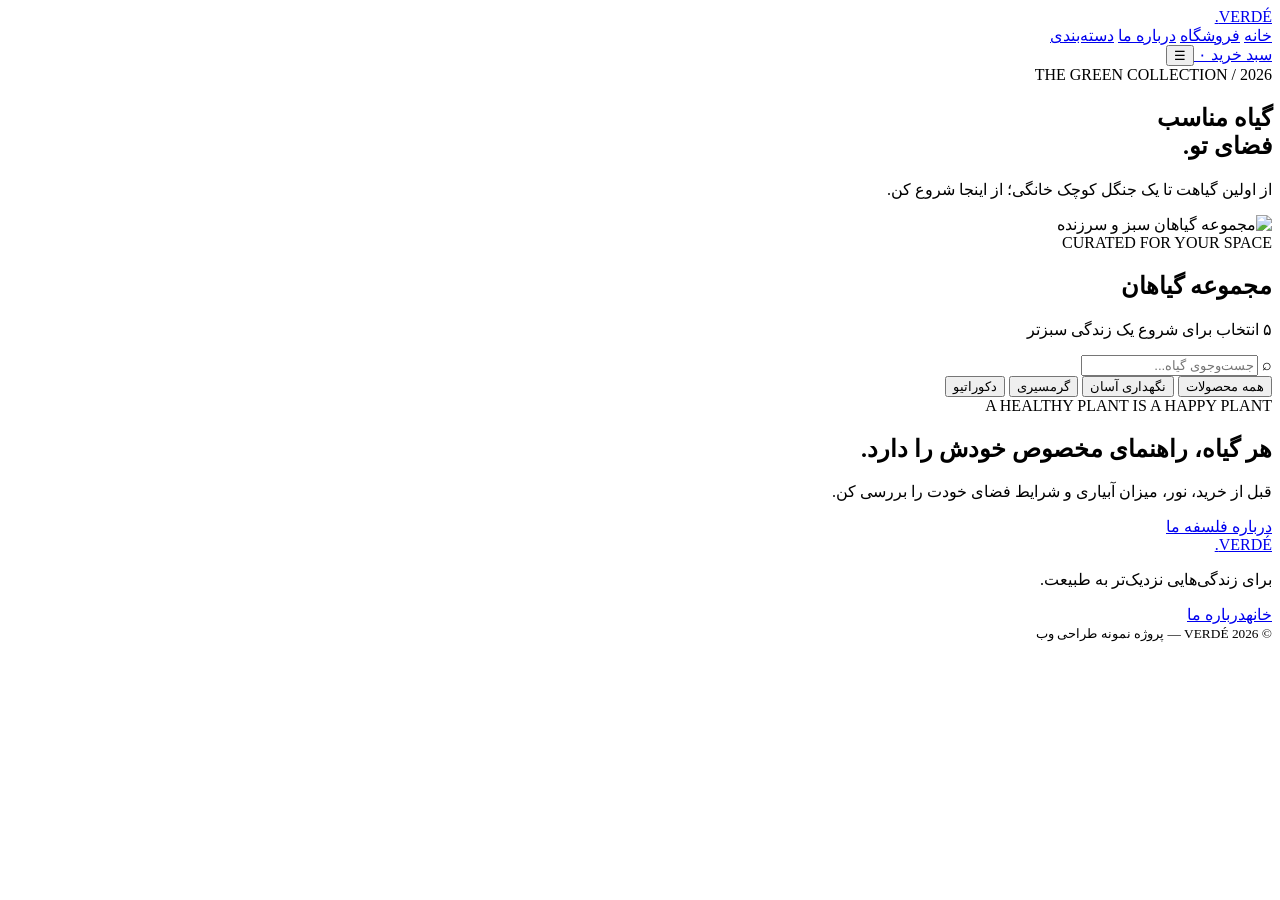
==== product.html @ e9e3cf86 "first" ====
<!DOCTYPE html>
<html lang="fa" dir="rtl">
<head>
  <meta charset="UTF-8">
  <meta name="viewport" content="width=device-width, initial-scale=1.0">
  <meta name="description" content="مجموعه گیاهان آپارتمانی VERDÉ همراه با راهنمای نگهداری">
  <title>فروشگاه گیاهان | VERDÉ</title>
  <link rel="stylesheet" href="css/style.css">
  <script src="js/script.js" defer></script>
</head>
<body>

  <header class="site-header">
    <a href="index.html" class="logo">VERDÉ<span>.</span></a>
    <nav class="nav-links">
      <a href="index.html">خانه</a>
      <a href="products.html" class="active">فروشگاه</a>
      <a href="index.html#about">درباره ما</a>
      <a href="index.html#categories">دسته‌بندی</a>
    </nav>
    <div class="header-actions">
      <a class="cart-link" href="#product-list">
        سبد خرید <span id="cart-count">۰</span>
      </a>
      <button class="menu-toggle" aria-label="باز کردن منو">☰</button>
    </div>
  </header>

  <main>
    <section class="shop-hero">
      <div>
        <span class="eyebrow">THE GREEN COLLECTION / 2026</span>
        <h1>گیاه مناسب<br>فضای تو.</h1>
        <p>از اولین گیاهت تا یک جنگل کوچک خانگی؛ از اینجا شروع کن.</p>
      </div>
      <img
        src="https://images.unsplash.com/photo-1501004318641-b39e6451bec6?auto=format&fit=crop&w=1100&q=85"
        alt="مجموعه گیاهان سبز و سرزنده"
      >
    </section>

    <section class="section shop-section" id="product-list">
      <div class="section-heading">
        <div>
          <span class="eyebrow">CURATED FOR YOUR SPACE</span>
          <h2>مجموعه گیاهان</h2>
          <p class="muted">۵ انتخاب برای شروع یک زندگی سبزتر</p>
        </div>
        <label class="search-box">
          <span>⌕</span>
          <input id="product-search" type="search" placeholder="جست‌وجوی گیاه...">
        </label>
      </div>

      <div class="filter-row" id="product-filters">
        <button class="filter-btn active" data-filter="all">همه محصولات</button>
        <button class="filter-btn" data-filter="easy">نگهداری آسان</button>
        <button class="filter-btn" data-filter="tropical">گرمسیری</button>
        <button class="filter-btn" data-filter="decor">دکوراتیو</button>
      </div>

      <div class="product-grid shop-grid" id="all-products"></div>
      <p class="empty-state" id="empty-state" hidden>محصولی با این مشخصات پیدا نشد.</p>
    </section>

    <section class="care-banner">
      <span class="eyebrow">A HEALTHY PLANT IS A HAPPY PLANT</span>
      <h2>هر گیاه، راهنمای مخصوص خودش را دارد.</h2>
      <p>قبل از خرید، نور، میزان آبیاری و شرایط فضای خودت را بررسی کن.</p>
      <a href="index.html#about" class="btn btn-light">درباره فلسفه ما</a>
    </section>
  </main>

  <footer class="site-footer">
    <a href="index.html" class="logo">VERDÉ<span>.</span></a>
    <p>برای زندگی‌هایی نزدیک‌تر به طبیعت.</p>
    <div><a href="index.html">خانه</a><a href="index.html#about">درباره ما</a></div>
    <small>© 2026 VERDÉ — پروژه نمونه طراحی وب</small>
  </footer>

  <div id="toast" class="toast" role="status" aria-live="polite"></div>
</body>
</html>
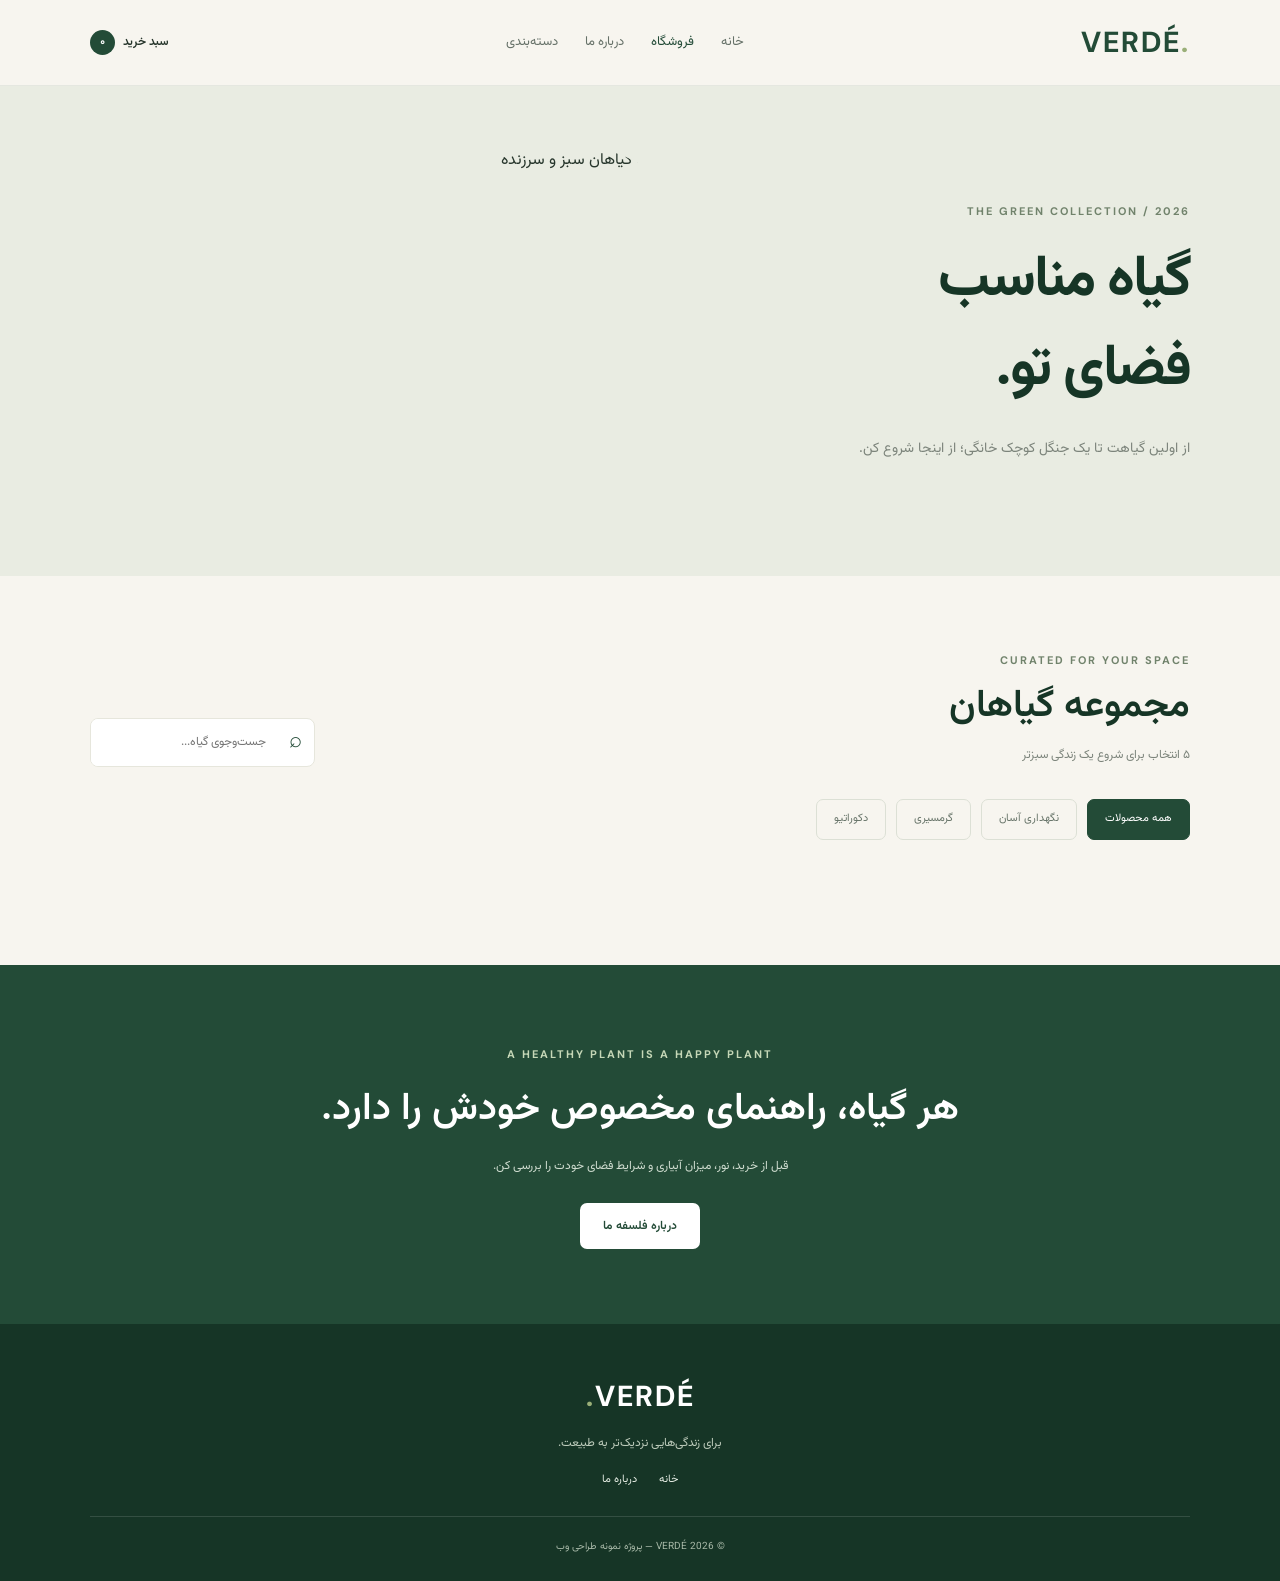
==== commit 4f078550: "Update product.html" ====
--- a/product.html
+++ b/product.html
@@ -6,16 +6,15 @@
   <meta name="viewport" content="width=device-width, initial-scale=1.0">
   <meta name="description" content="مجموعه گیاهان آپارتمانی VERDÉ همراه با راهنمای نگهداری">
   <title>فروشگاه گیاهان | VERDÉ</title>
-  <link rel="stylesheet" href="css/style.css">
+  <link rel="stylesheet" href="Style.css">
   <script src="js/script.js" defer></script>
 </head>
 <body>
-
   <header class="site-header">
     <a href="index.html" class="logo">VERDÉ<span>.</span></a>
     <nav class="nav-links">
       <a href="index.html">خانه</a>
-      <a href="products.html" class="active">فروشگاه</a>
+      <a href="product.html" class="active">فروشگاه</a>
       <a href="index.html#about">درباره ما</a>
       <a href="index.html#categories">دسته‌بندی</a>
     </nav>
--- a/Style.css
+++ b/Style.css
@@ -0,0 +1,916 @@
+
+@import url('https://fonts.googleapis.com/css2?family=DM+Sans:wght@400;500;600;700&family=Vazirmatn:wght@300;400;500;600;700;800&display=swap');
+
+:root {
+  --green: #234b37;
+  --green-dark: #163526;
+  --lime: #d8e6c5;
+  --cream: #f7f5ef;
+  --white: #ffffff;
+  --text: #26352b;
+  --muted: #7c847b;
+  --line: #e6e6dc;
+  --radius: 22px;
+  --shadow: 0 16px 50px rgba(27, 55, 38, .09);
+}
+
+* {
+  box-sizing: border-box;
+  margin: 0;
+  padding: 0;
+}
+
+html {
+  scroll-behavior: smooth;
+  scroll-padding-top: 100px;
+}
+
+body {
+  background: var(--cream);
+  color: var(--text);
+  font-family: 'Vazirmatn', sans-serif;
+  line-height: 1.9;
+  -webkit-font-smoothing: antialiased;
+}
+
+img {
+  display: block;
+  max-width: 100%;
+  width: 100%;
+  object-fit: cover;
+}
+
+a {
+  color: inherit;
+  text-decoration: none;
+}
+
+button, input {
+  font: inherit;
+}
+
+button, a {
+  -webkit-tap-highlight-color: transparent;
+}
+
+button {
+  cursor: pointer;
+}
+
+.site-header {
+  min-height: 86px;
+  padding: 15px 7%;
+  display: flex;
+  align-items: center;
+  justify-content: space-between;
+  gap: 25px;
+  background: rgba(247, 245, 239, .92);
+  border-bottom: 1px solid rgba(35, 75, 55, .08);
+  position: sticky;
+  top: 0;
+  z-index: 50;
+  backdrop-filter: blur(16px);
+}
+
+.logo {
+  font-family: 'DM Sans', sans-serif;
+  direction: ltr;
+  font-size: 29px;
+  font-weight: 700;
+  letter-spacing: 2px;
+  color: var(--green);
+  white-space: nowrap;
+}
+
+.logo span {
+  color: #9aaf78;
+}
+
+.nav-links, .header-actions {
+  display: flex;
+  align-items: center;
+  gap: 27px;
+}
+
+.nav-links a {
+  font-size: 13px;
+  color: #667168;
+  transition: color .25s;
+}
+
+.nav-links a:hover, .nav-links a.active {
+  color: var(--green);
+}
+
+.cart-link {
+  font-size: 12px;
+  font-weight: 600;
+  white-space: nowrap;
+}
+
+#cart-count {
+  display: inline-grid;
+  place-items: center;
+  background: var(--green);
+  color: white;
+  min-width: 25px;
+  height: 25px;
+  border-radius: 50%;
+  margin-right: 5px;
+}
+
+.menu-toggle {
+  display: none;
+  border: 0;
+  background: transparent;
+  color: var(--green);
+  font-size: 25px;
+}
+
+.hero {
+  padding: 55px 7% 65px;
+  display: grid;
+  grid-template-columns: .85fr 1.15fr;
+  gap: 7%;
+  align-items: center;
+  min-height: 610px;
+}
+
+.hero-content {
+  padding: 20px 0;
+  animation: rise .8s both;
+}
+
+.eyebrow {
+  display: inline-block;
+  color: #71836c;
+  font-family: 'DM Sans', 'Vazirmatn', sans-serif;
+  font-size: 11px;
+  font-weight: 700;
+  letter-spacing: 2px;
+  margin-bottom: 15px;
+}
+
+h1, h2, h3, p {
+  overflow-wrap: anywhere;
+}
+
+.hero h1, .shop-hero h1 {
+  font-size: clamp(42px, 5vw, 70px);
+  line-height: 1.55;
+  letter-spacing: -2px;
+  color: var(--green-dark);
+  font-weight: 700;
+}
+
+.hero-content > p, .shop-hero p {
+  max-width: 430px;
+  color: var(--muted);
+  font-size: 14px;
+  margin-top: 18px;
+  line-height: 2.3;
+}
+
+.hero-actions {
+  display: flex;
+  align-items: center;
+  gap: 25px;
+  margin-top: 28px;
+  flex-wrap: wrap;
+}
+
+.btn {
+  display: inline-flex;
+  align-items: center;
+  justify-content: center;
+  border: 0;
+  border-radius: 7px;
+  padding: 12px 23px;
+  font-size: 12px;
+  font-weight: 600;
+  transition: transform .25s, background .25s, box-shadow .25s;
+}
+
+.btn:hover {
+  transform: translateY(-3px);
+}
+
+.btn-primary {
+  background: var(--green);
+  color: white;
+  box-shadow: 0 8px 20px rgba(35, 75, 55, .14);
+}
+
+.btn-primary:hover {
+  background: var(--green-dark);
+}
+
+.btn-light {
+  background: white;
+  color: var(--green);
+}
+
+.text-link {
+  font-size: 12px;
+  font-weight: 600;
+  border-bottom: 1px solid #a6b29e;
+  padding-bottom: 5px;
+}
+
+.hero-note {
+  display: flex;
+  align-items: center;
+  gap: 10px;
+  color: var(--muted);
+  font-size: 10px;
+  margin-top: 45px;
+}
+
+.hero-note span {
+  color: #819968;
+  font-size: 20px;
+}
+
+.hero-visual {
+  position: relative;
+  min-width: 0;
+  animation: rise .8s .15s both;
+}
+
+.hero-visual > img {
+  height: 500px;
+  border-radius: 46% 46% 8px 8px;
+  object-position: center;
+  background: #dce2d4;
+}
+
+.floating-card {
+  position: absolute;
+  right: -30px;
+  bottom: 50px;
+  display: flex;
+  align-items: center;
+  gap: 12px;
+  background: rgba(255,255,255,.95);
+  padding: 15px 20px;
+  border-radius: 12px;
+  box-shadow: var(--shadow);
+}
+
+.floating-icon {
+  display: grid;
+  place-items: center;
+  background: var(--lime);
+  color: var(--green);
+  width: 40px;
+  height: 40px;
+  border-radius: 50%;
+  font-size: 21px;
+}
+
+.floating-card strong, .floating-card small {
+  display: block;
+}
+
+.floating-card strong {
+  font-family: 'DM Sans', sans-serif;
+  font-size: 12px;
+}
+
+.floating-card small {
+  color: var(--muted);
+  font-size: 10px;
+}
+
+.image-index {
+  position: absolute;
+  left: 17px;
+  bottom: 16px;
+  color: white;
+  font: 10px 'DM Sans', sans-serif;
+  letter-spacing: 2px;
+  text-shadow: 0 1px 6px #333;
+}
+
+.trust-strip {
+  padding: 23px 7%;
+  display: flex;
+  justify-content: space-around;
+  align-items: center;
+  gap: 20px;
+  flex-wrap: wrap;
+  background: #eaece3;
+  color: #58695b;
+  font-size: 11px;
+}
+
+.trust-strip span {
+  color: var(--green);
+  font-size: 18px;
+  margin-left: 8px;
+}
+
+.section {
+  padding: 95px 7%;
+}
+
+.section-heading {
+  display: flex;
+  align-items: end;
+  justify-content: space-between;
+  gap: 25px;
+  margin-bottom: 32px;
+}
+
+.section-heading h2, .story-content h2, .newsletter h2,
+.care-banner h2 {
+  font-size: clamp(26px, 3vw, 39px);
+  line-height: 1.65;
+  color: var(--green-dark);
+  font-weight: 600;
+}
+
+.section-heading .eyebrow {
+  margin-bottom: 5px;
+}
+
+.category-grid {
+  display: grid;
+  grid-template-columns: repeat(3, minmax(0, 1fr));
+  gap: 22px;
+}
+
+.category-card {
+  position: relative;
+  overflow: hidden;
+  border-radius: var(--radius);
+  min-width: 0;
+  background: #e7e9df;
+}
+
+.category-card img {
+  height: 360px;
+  transition: transform .7s;
+}
+
+.category-card:hover img {
+  transform: scale(1.06);
+}
+
+.category-card::after {
+  content: "";
+  position: absolute;
+  inset: 25% 0 0;
+  background: linear-gradient(transparent, rgba(14, 36, 24, .82));
+  pointer-events: none;
+}
+
+.category-card > div {
+  position: absolute;
+  z-index: 1;
+  bottom: 20px;
+  right: 22px;
+  left: 20px;
+  color: white;
+}
+
+.category-card > div > span {
+  font: 11px 'DM Sans', sans-serif;
+  color: #d9e6c9;
+}
+
+.category-card h3 {
+  font-size: 19px;
+  margin: 3px 0;
+}
+
+.category-card p {
+  font-size: 11px;
+  color: #e0e6de;
+}
+
+.featured-section {
+  background: #f0efe8;
+}
+
+.product-grid {
+  display: grid;
+  grid-template-columns: repeat(3, minmax(0, 1fr));
+  gap: 25px;
+}
+
+.product-card {
+  min-width: 0;
+  border-radius: 15px;
+  overflow: hidden;
+  background: white;
+  border: 1px solid rgba(35,75,55,.06);
+  transition: transform .3s, box-shadow .3s;
+}
+
+.product-card:hover {
+  transform: translateY(-6px);
+  box-shadow: var(--shadow);
+}
+
+.product-image {
+  height: 280px;
+  position: relative;
+  overflow: hidden;
+  background: #e6e9df;
+}
+
+.product-image img {
+  height: 100%;
+  transition: transform .5s;
+}
+
+.product-card:hover .product-image img {
+  transform: scale(1.04);
+}
+
+.product-tag {
+  position: absolute;
+  top: 13px;
+  right: 13px;
+  background: #f6f4ec;
+  padding: 5px 11px;
+  border-radius: 5px;
+  color: var(--green);
+  font-size: 10px;
+}
+
+.product-info {
+  padding: 20px;
+}
+
+.product-topline {
+  display: flex;
+  align-items: start;
+  justify-content: space-between;
+  gap: 10px;
+}
+
+.product-info h3 {
+  font-size: 17px;
+  font-weight: 600;
+}
+
+.product-latin {
+  font: italic 11px 'DM Sans', sans-serif;
+  color: #899187;
+  direction: ltr;
+  text-align: right;
+  margin-top: 2px;
+}
+
+.product-price {
+  color: var(--green);
+  font-size: 13px;
+  font-weight: 700;
+  white-space: nowrap;
+}
+
+.product-description {
+  color: var(--muted);
+  font-size: 11px;
+  line-height: 2;
+  margin: 13px 0;
+  min-height: 44px;
+}
+
+.care-details {
+  border-top: 1px solid var(--line);
+  padding-top: 13px;
+  display: grid;
+  gap: 7px;
+  color: #657066;
+  font-size: 11px;
+}
+
+.care-details span {
+  color: var(--green);
+  font-weight: 600;
+}
+
+.add-to-cart {
+  width: 100%;
+  margin-top: 17px;
+}
+
+.story-section {
+  padding: 90px 7%;
+  display: grid;
+  grid-template-columns: 1fr 1fr;
+  align-items: center;
+  gap: 9%;
+}
+
+.story-image img {
+  height: 450px;
+  border-radius: 10px 150px 10px 10px;
+}
+
+.story-content > p {
+  color: var(--muted);
+  font-size: 13px;
+  line-height: 2.5;
+  margin: 18px 0 25px;
+}
+
+.newsletter {
+  text-align: center;
+  background: #e9ece2;
+}
+
+.newsletter h2 {
+  font-size: 32px;
+}
+
+.newsletter > p {
+  color: var(--muted);
+  font-size: 12px;
+  margin-top: 8px;
+}
+
+.newsletter-form {
+  max-width: 490px;
+  display: flex;
+  gap: 10px;
+  margin: 25px auto 0;
+}
+
+.newsletter-form input, .search-box input {
+  min-width: 0;
+  border: 1px solid #dce0d5;
+  outline: none;
+  background: white;
+  border-radius: 7px;
+  padding: 12px 15px;
+  font-size: 12px;
+}
+
+.newsletter-form input {
+  flex: 1;
+}
+
+.newsletter-form input:focus, .search-box:focus-within {
+  border-color: #8fa68a;
+}
+
+.site-footer {
+  background: var(--green-dark);
+  color: #e6ede4;
+  padding: 45px 7% 25px;
+  text-align: center;
+}
+
+.site-footer .logo {
+  color: white;
+}
+
+.site-footer p {
+  color: #bdcbbb;
+  font-size: 12px;
+  margin: 8px 0 15px;
+}
+
+.site-footer > div {
+  display: flex;
+  justify-content: center;
+  gap: 22px;
+  margin: 15px 0 25px;
+  font-size: 11px;
+}
+
+.site-footer small {
+  display: block;
+  color: #a8b9a8;
+  border-top: 1px solid rgba(255,255,255,.13);
+  padding-top: 20px;
+  font-size: 10px;
+}
+
+.shop-hero {
+  display: grid;
+  grid-template-columns: .8fr 1.2fr;
+  align-items: center;
+  gap: 7%;
+  padding: 60px 7%;
+  background: #e9ece2;
+}
+
+.shop-hero img {
+  height: 370px;
+  border-radius: 8px 130px 8px 8px;
+}
+
+.shop-hero h1 {
+  font-size: clamp(38px, 4.5vw, 60px);
+}
+
+.shop-section {
+  padding-top: 70px;
+}
+
+.muted {
+  font-size: 12px;
+  color: var(--muted);
+  margin-top: 4px;
+}
+
+.search-box {
+  display: flex;
+  align-items: center;
+  gap: 8px;
+  background: white;
+  border: 1px solid var(--line);
+  border-radius: 8px;
+  padding-right: 12px;
+}
+
+.search-box > span {
+  font-size: 22px;
+  color: var(--green);
+}
+
+.search-box input {
+  border: 0;
+  width: 190px;
+}
+
+.filter-row {
+  display: flex;
+  gap: 10px;
+  flex-wrap: wrap;
+  margin-bottom: 30px;
+}
+
+.filter-btn {
+  background: transparent;
+  color: #68756a;
+  border: 1px solid #dce0d5;
+  border-radius: 7px;
+  padding: 9px 17px;
+  font-size: 11px;
+  transition: all .25s;
+}
+
+.filter-btn:hover, .filter-btn.active {
+  background: var(--green);
+  border-color: var(--green);
+  color: white;
+}
+
+.shop-grid {
+  grid-template-columns: repeat(3, minmax(0, 1fr));
+}
+
+.empty-state {
+  padding: 35px;
+  color: var(--muted);
+  text-align: center;
+}
+
+.care-banner {
+  background: var(--green);
+  color: white;
+  text-align: center;
+  padding: 75px 7%;
+}
+
+.care-banner .eyebrow {
+  color: #c5d7b7;
+}
+
+.care-banner h2 {
+  color: white;
+}
+
+.care-banner p {
+  color: #d0ddd0;
+  font-size: 12px;
+  margin: 12px 0 25px;
+}
+
+.toast {
+  position: fixed;
+  bottom: 25px;
+  left: 25px;
+  max-width: calc(100vw - 50px);
+  z-index: 100;
+  padding: 12px 20px;
+  border-radius: 9px;
+  background: var(--green-dark);
+  color: white;
+  box-shadow: var(--shadow);
+  font-size: 12px;
+  opacity: 0;
+  transform: translateY(12px);
+  pointer-events: none;
+  transition: .3s;
+}
+
+.toast.show {
+  opacity: 1;
+  transform: translateY(0);
+}
+
+@keyframes rise {
+  from { opacity: 0; transform: translateY(18px); }
+  to { opacity: 1; transform: translateY(0); }
+}
+
+@media (min-width: 1500px) {
+  .hero, .section, .story-section, .shop-hero {
+    padding-left: max(7%, calc((100% - 1300px) / 2));
+    padding-right: max(7%, calc((100% - 1300px) / 2));
+  }
+}
+
+@media (max-width: 900px) {
+  .site-header {
+    padding-inline: 5%;
+  }
+
+  .nav-links {
+    gap: 14px;
+  }
+
+  .hero, .shop-hero {
+    gap: 4%;
+  }
+
+  .hero-visual > img {
+    height: 410px;
+  }
+
+  .category-card img {
+    height: 280px;
+  }
+
+  .product-grid, .shop-grid {
+    grid-template-columns: repeat(2, minmax(0, 1fr));
+  }
+
+  .product-image {
+    height: 260px;
+  }
+}
+
+@media (max-width: 640px) {
+  .site-header {
+    min-height: 72px;
+    padding: 12px 5%;
+    gap: 10px;
+  }
+
+  .logo {
+    font-size: 24px;
+  }
+
+  .menu-toggle {
+    display: block;
+  }
+
+  .nav-links {
+    display: none;
+    position: absolute;
+    top: 100%;
+    right: 0;
+    left: 0;
+    padding: 20px 6%;
+    background: var(--cream);
+    border-bottom: 1px solid var(--line);
+    flex-direction: column;
+    align-items: stretch;
+    gap: 15px;
+  }
+
+  .nav-links.open {
+    display: flex;
+  }
+
+  .header-actions {
+    gap: 12px;
+  }
+
+  .cart-link {
+    font-size: 10px;
+  }
+
+  .hero {
+    grid-template-columns: 1fr;
+    padding: 35px 5% 50px;
+    gap: 28px;
+  }
+
+  .hero h1 {
+    font-size: 43px;
+  }
+
+  .hero-content > p {
+    font-size: 12px;
+  }
+
+  .hero-note {
+    margin-top: 25px;
+  }
+
+  .hero-visual > img {
+    height: 360px;
+    border-radius: 150px 150px 8px 8px;
+  }
+
+  .floating-card {
+    right: 10px;
+    bottom: 20px;
+    padding: 10px;
+  }
+
+  .trust-strip {
+    justify-content: flex-start;
+    padding: 20px 6%;
+    gap: 12px 20px;
+  }
+
+  .section, .story-section {
+    padding: 55px 5%;
+  }
+
+  .section-heading {
+    align-items: flex-start;
+    flex-direction: column;
+    gap: 12px;
+  }
+
+  .category-grid {
+    grid-template-columns: 1fr;
+    gap: 15px;
+  }
+
+  .category-card img {
+    height: 300px;
+  }
+
+  .product-grid, .shop-grid {
+    grid-template-columns: 1fr;
+    gap: 18px;
+  }
+
+  .product-image {
+    height: 320px;
+  }
+
+  .product-info {
+    padding: 18px;
+  }
+
+  .story-section {
+    grid-template-columns: 1fr;
+    gap: 30px;
+  }
+
+  .story-image img {
+    height: 320px;
+    border-radius: 8px 100px 8px 8px;
+  }
+
+  .newsletter-form {
+    flex-direction: column;
+  }
+
+  .shop-hero {
+    grid-template-columns: 1fr;
+    padding: 40px 5%;
+    gap: 25px;
+  }
+
+  .shop-hero img {
+    height: 290px;
+  }
+
+  .shop-section {
+    padding-top: 45px;
+  }
+
+  .search-box, .search-box input {
+    width: 100%;
+  }
+
+  .care-banner {
+    padding: 55px 5%;
+  }
+
+  .care-banner h2 {
+    font-size: 26px;
+  }
+}
+
+@media (prefers-reduced-motion: reduce) {
+  *, *::before, *::after {
+    scroll-behavior: auto !important;
+    animation-duration: .01ms !important;
+    transition-duration: .01ms !important;
+  }
+}
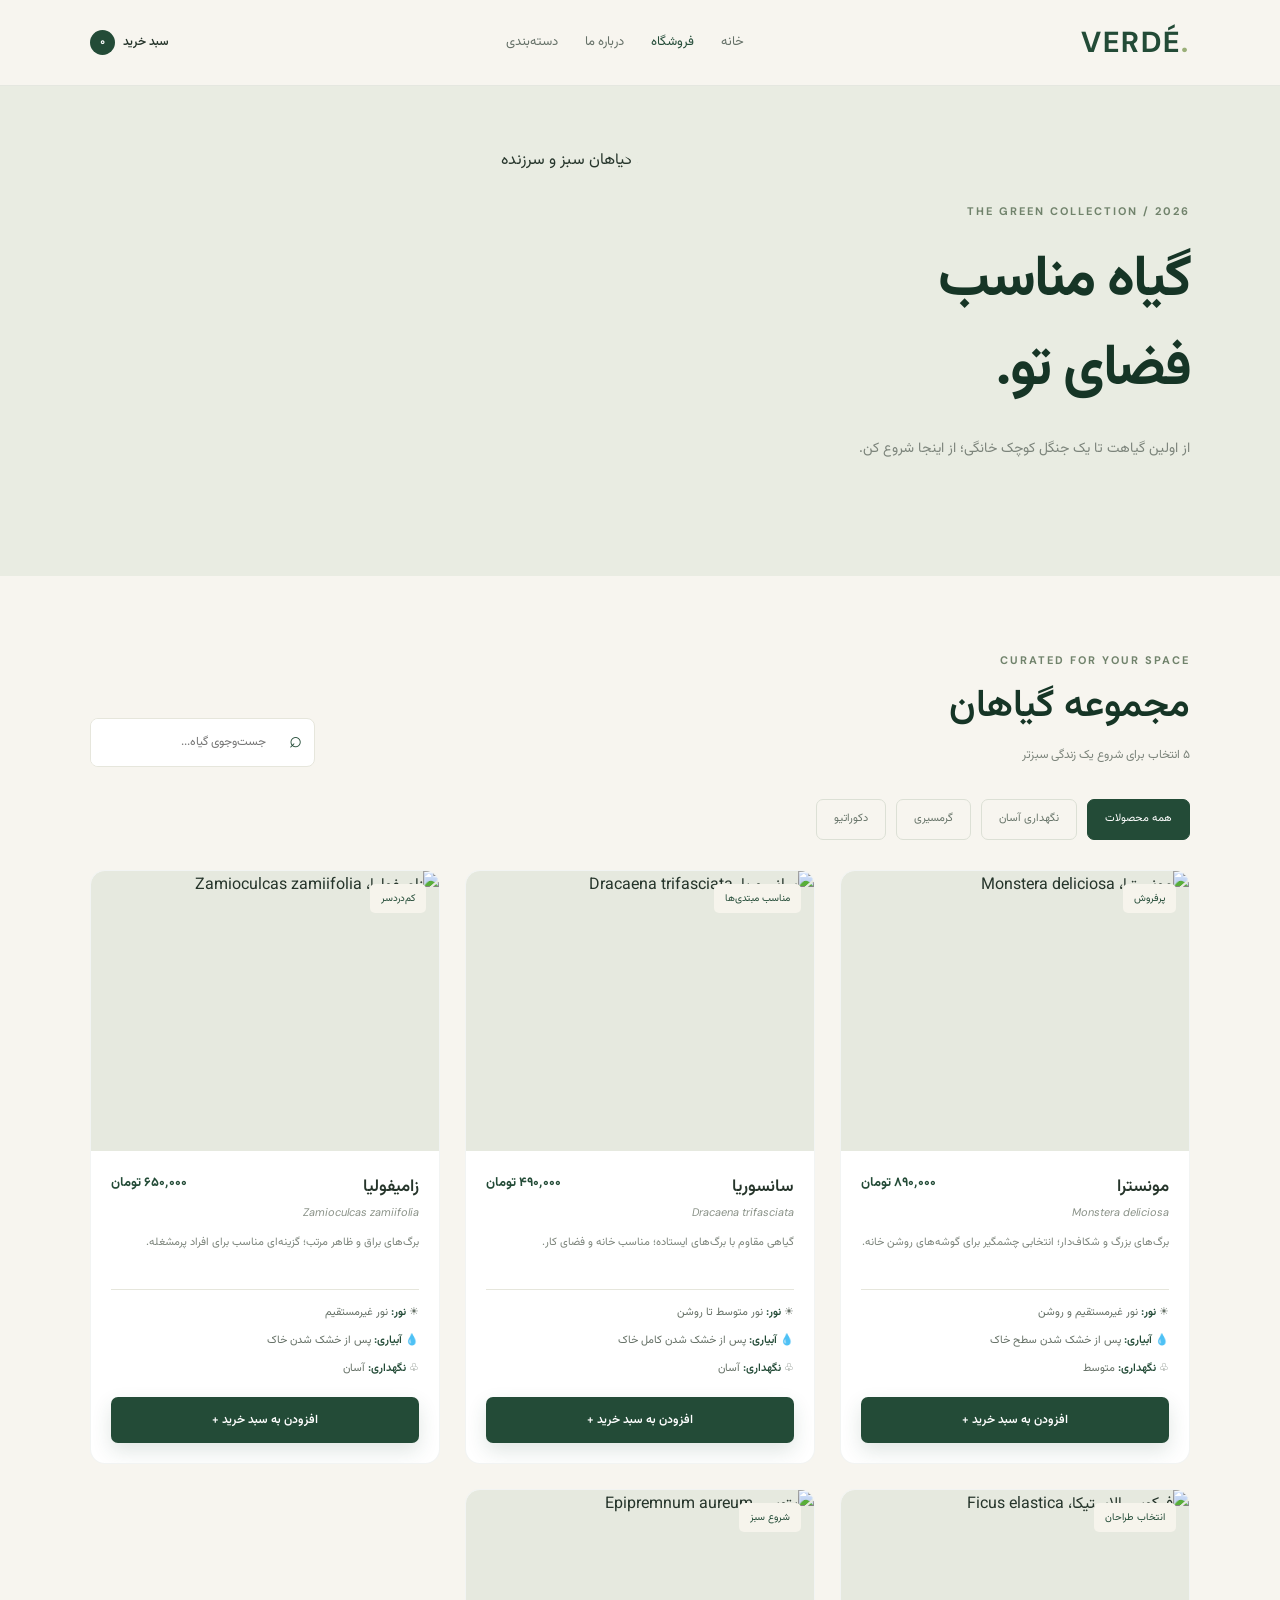
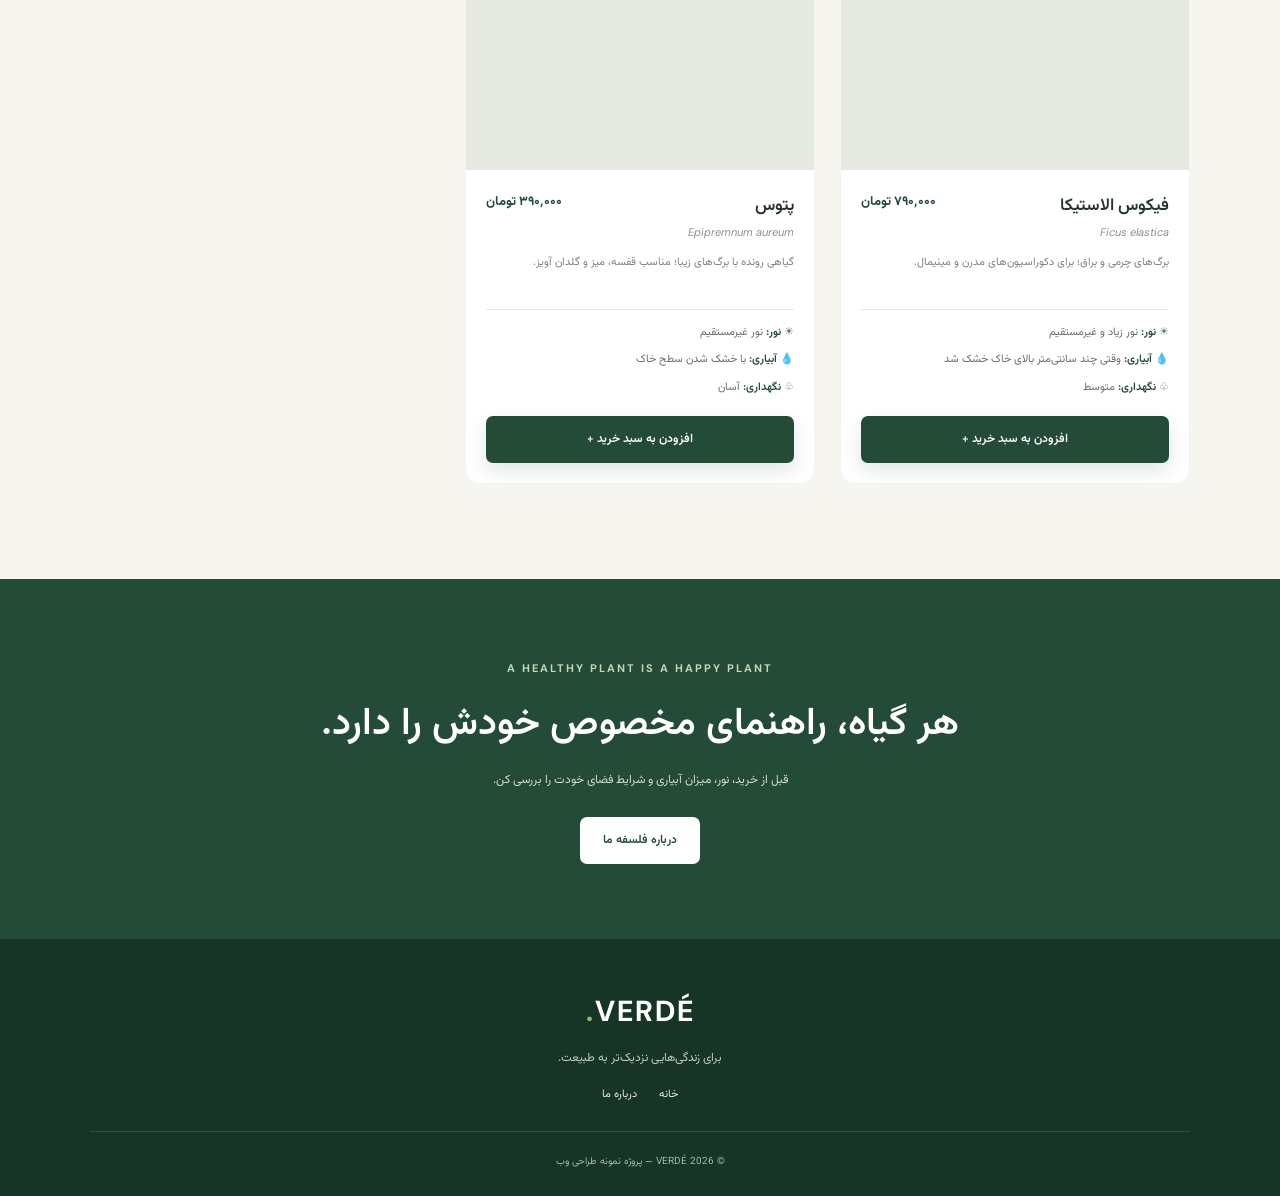
==== commit a00233e0: "Update product.html" ====
--- a/product.html
+++ b/product.html
@@ -7,7 +7,7 @@
   <meta name="description" content="مجموعه گیاهان آپارتمانی VERDÉ همراه با راهنمای نگهداری">
   <title>فروشگاه گیاهان | VERDÉ</title>
   <link rel="stylesheet" href="Style.css">
-  <script src="js/script.js" defer></script>
+  <script src="Script.js" defer></script>
 </head>
 <body>
   <header class="site-header">
